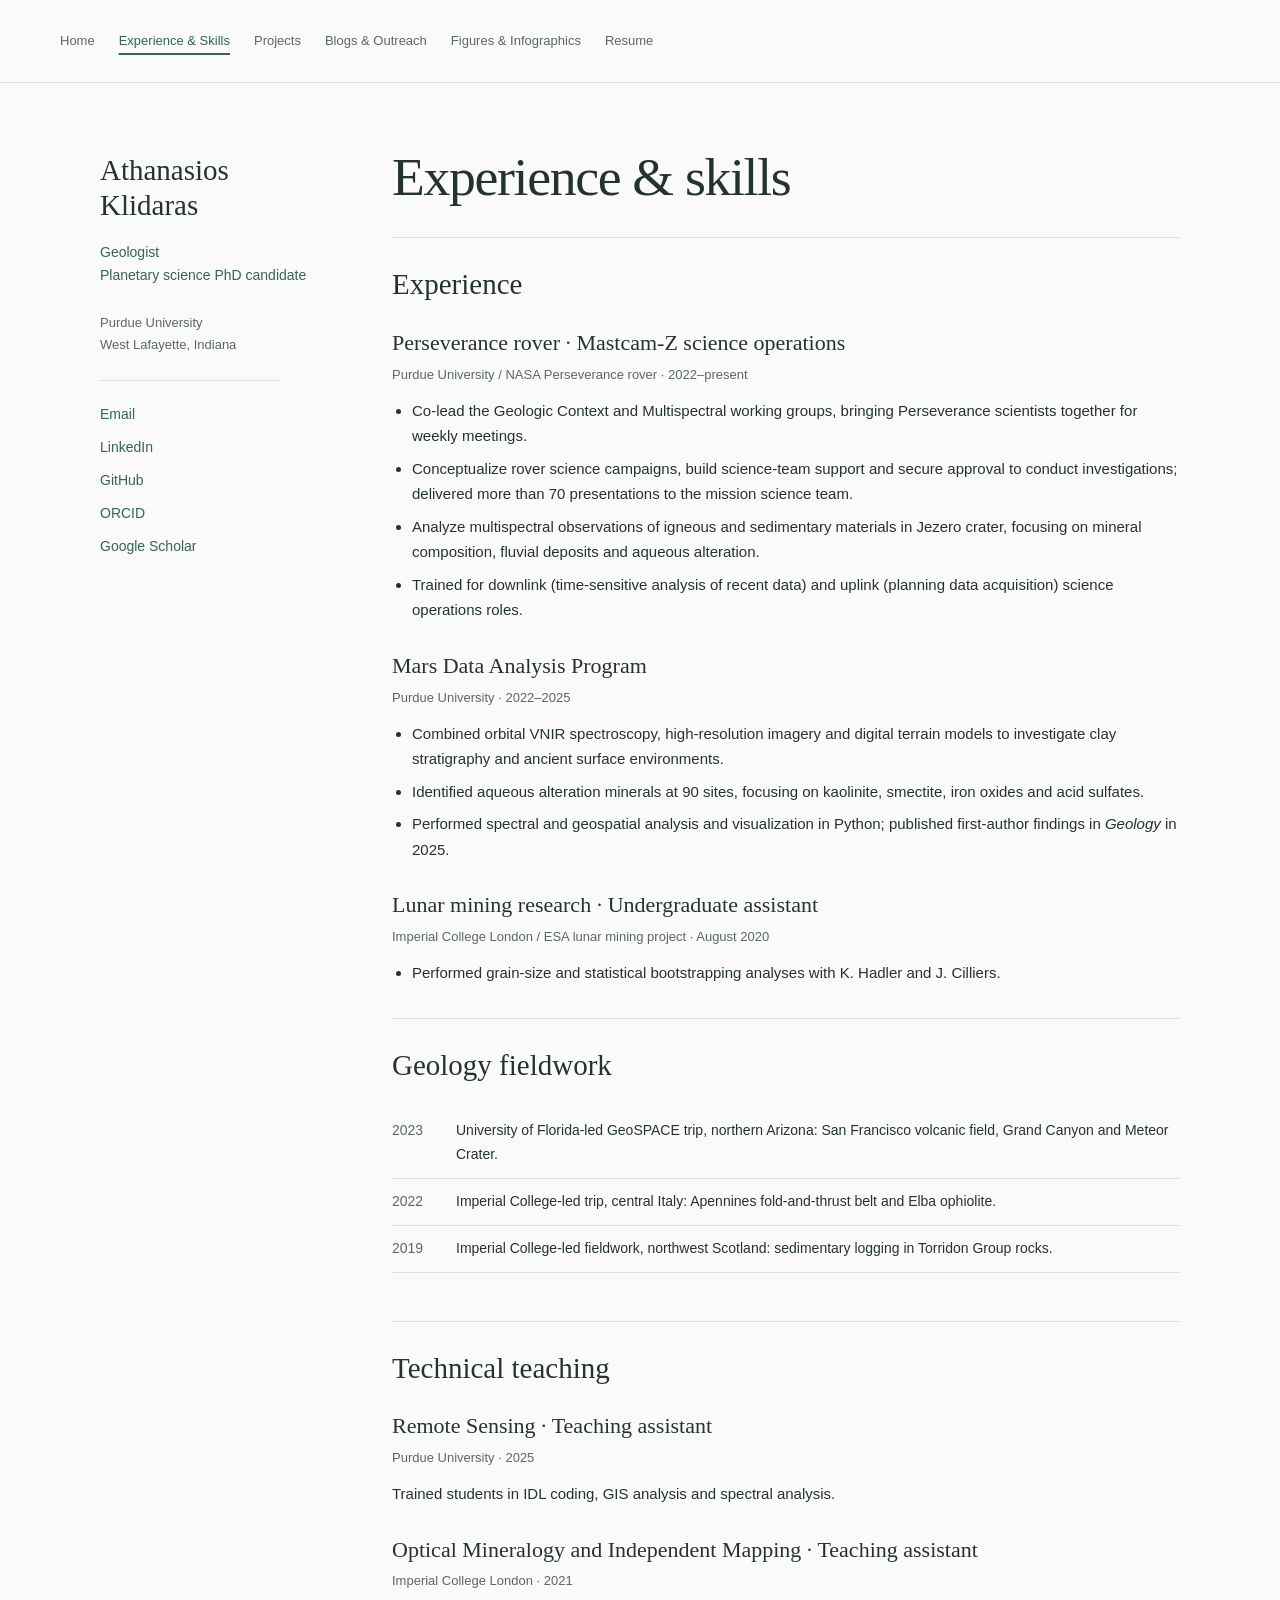
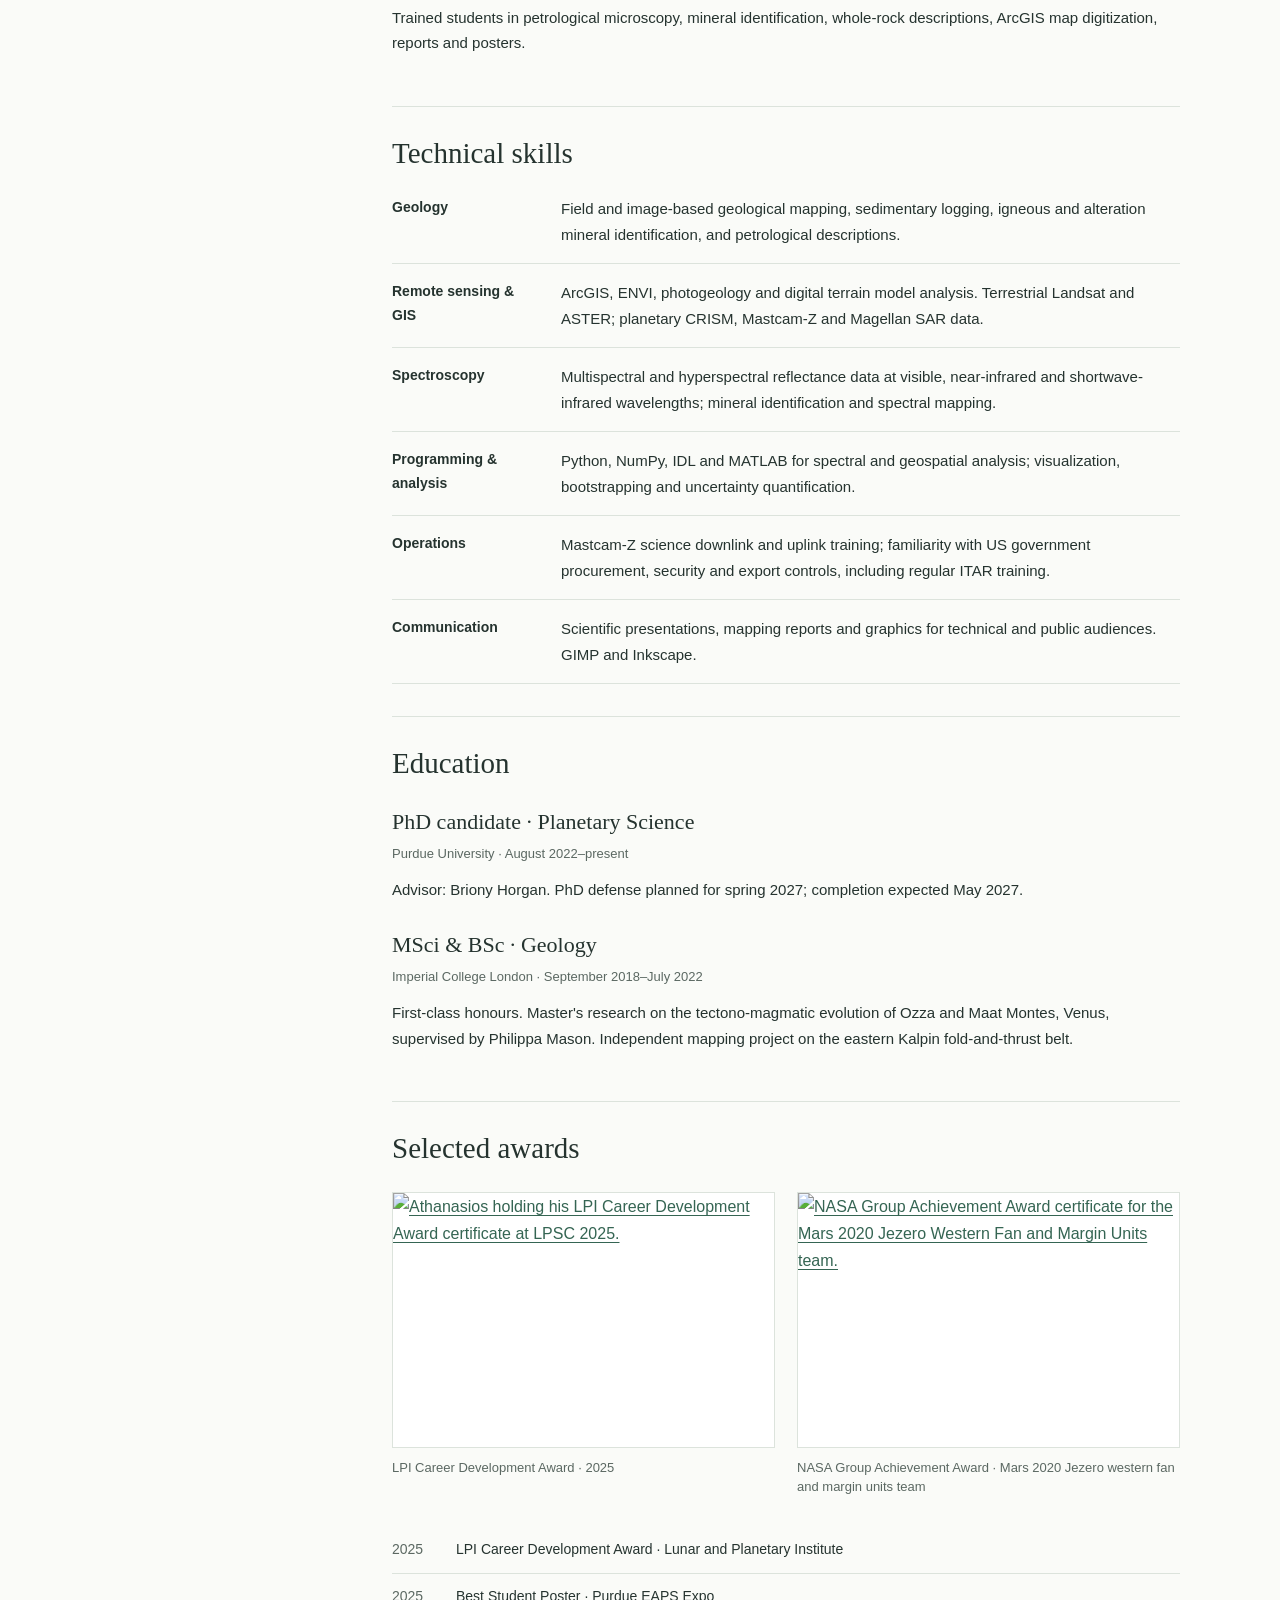
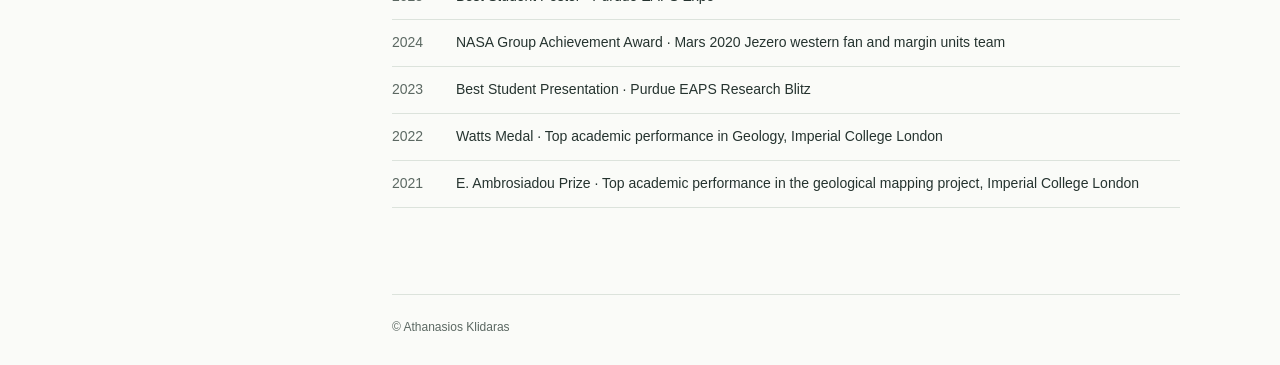
==== experience.html @ e77de042 "Add personal website pages and navigation" ====
<!doctype html>
<html lang="en">
<head>
  <meta charset="utf-8">
  <meta name="viewport" content="width=device-width, initial-scale=1">
  <meta name="description" content="Athanasios Klidaras's technical skills, experience and education in remote sensing, spectroscopy, GIS, geological mapping and scientific programming.">
  <title>Experience &amp; Skills | Athanasios Klidaras</title>
  <link rel="stylesheet" href="style.css">
</head>
<body>
  <a class="skip-link" href="#main">Skip to content</a>
  <header class="site-header">
    <div class="header-inner">
      <nav aria-label="Main navigation">
        <a href="index.html">Home</a>
        <a href="experience.html" aria-current="page">Experience &amp; Skills</a>
        <a href="projects.html">Projects</a>
        <a href="outreach.html">Blogs &amp; Outreach</a>
        <a href="visualization.html">Figures &amp; Infographics</a>
        <a href="resume.html">Resume</a>
      </nav>
    </div>
  </header>
  <div class="layout">
    <aside class="profile" aria-label="Profile and contact links">
      <p class="profile-name">Athanasios<br>Klidaras</p>
      <p class="profile-role"><span>Geologist</span> <span>Planetary science PhD candidate</span></p>
      <p class="profile-location"><span>Purdue University</span> <span>West Lafayette, Indiana</span></p>
      <ul class="profile-links">
        <li><a href="mailto:aklidara@purdue.edu">Email</a></li>
        <li><a href="https://www.linkedin.com/in/athanasios-klidaras-46b4a9178/">LinkedIn</a></li>
        <li><a href="https://github.com/athanasiosklidaras">GitHub</a></li>
        <li><a href="https://orcid.org/0009-0001-7231-8443">ORCID</a></li>
        <li><a href="https://scholar.google.com/citations?user=_c2ViioAAAAJ">Google Scholar</a></li>
      </ul>
    </aside>
    <main id="main" tabindex="-1">

      <h1 class="page-title">Experience &amp; skills</h1>
      <section class="page-section" aria-labelledby="experience-title">
        <h2 id="experience-title">Experience</h2>
        <article class="record">
          <h3>Perseverance rover · Mastcam-Z science operations</h3>
          <p class="meta">Purdue University / NASA Perseverance rover · 2022–present</p>
          <ul>
            <li>Co-lead the Geologic Context and Multispectral working groups, bringing Perseverance scientists together for weekly meetings.</li>
            <li>Conceptualize rover science campaigns, build science-team support and secure approval to conduct investigations; delivered more than 70 presentations to the mission science team.</li>
            <li>Analyze multispectral observations of igneous and sedimentary materials in Jezero crater, focusing on mineral composition, fluvial deposits and aqueous alteration.</li>
            <li>Trained for downlink (time-sensitive analysis of recent data) and uplink (planning data acquisition) science operations roles.</li>
          </ul>
        </article>
        <article class="record">
          <h3>Mars Data Analysis Program</h3>
          <p class="meta">Purdue University · 2022–2025</p>
          <ul>
            <li>Combined orbital VNIR spectroscopy, high-resolution imagery and digital terrain models to investigate clay stratigraphy and ancient surface environments.</li>
            <li>Identified aqueous alteration minerals at 90 sites, focusing on kaolinite, smectite, iron oxides and acid sulfates.</li>
            <li>Performed spectral and geospatial analysis and visualization in Python; published first-author findings in <em>Geology</em> in 2025.</li>
          </ul>
        </article>
        <article class="record">
          <h3>Lunar mining research · Undergraduate assistant</h3>
          <p class="meta">Imperial College London / ESA lunar mining project · August 2020</p>
          <ul><li>Performed grain-size and statistical bootstrapping analyses with K. Hadler and J. Cilliers.</li></ul>
        </article>
      </section>
      <section class="page-section" aria-labelledby="fieldwork-title">
        <h2 id="fieldwork-title">Geology fieldwork</h2>
        <ul class="awards">
          <li><time datetime="2023">2023</time><span>University of Florida-led GeoSPACE trip, northern Arizona: San Francisco volcanic field, Grand Canyon and Meteor Crater.</span></li>
          <li><time datetime="2022">2022</time><span>Imperial College-led trip, central Italy: Apennines fold-and-thrust belt and Elba ophiolite.</span></li>
          <li><time datetime="2019">2019</time><span>Imperial College-led fieldwork, northwest Scotland: sedimentary logging in Torridon Group rocks.</span></li>
        </ul>
      </section>
      <section class="page-section" aria-labelledby="teaching-title">
        <h2 id="teaching-title">Technical teaching</h2>
        <article class="record"><h3>Remote Sensing · Teaching assistant</h3><p class="meta">Purdue University · 2025</p><p>Trained students in IDL coding, GIS analysis and spectral analysis.</p></article>
        <article class="record"><h3>Optical Mineralogy and Independent Mapping · Teaching assistant</h3><p class="meta">Imperial College London · 2021</p><p>Trained students in petrological microscopy, mineral identification, whole-rock descriptions, ArcGIS map digitization, reports and posters.</p></article>
      </section>
      <section class="page-section" aria-labelledby="technical-skills">
        <h2 id="technical-skills">Technical skills</h2>
        <dl class="skill-list">
          <div><dt>Geology</dt><dd>Field and image-based geological mapping, sedimentary logging, igneous and alteration mineral identification, and petrological descriptions.</dd></div>
          <div><dt>Remote sensing &amp; GIS</dt><dd>ArcGIS, ENVI, photogeology and digital terrain model analysis. Terrestrial Landsat and ASTER; planetary CRISM, Mastcam-Z and Magellan SAR data.</dd></div>
          <div><dt>Spectroscopy</dt><dd>Multispectral and hyperspectral reflectance data at visible, near-infrared and shortwave-infrared wavelengths; mineral identification and spectral mapping.</dd></div>
          <div><dt>Programming &amp; analysis</dt><dd>Python, NumPy, IDL and MATLAB for spectral and geospatial analysis; visualization, bootstrapping and uncertainty quantification.</dd></div>
          <div><dt>Operations</dt><dd>Mastcam-Z science downlink and uplink training; familiarity with US government procurement, security and export controls, including regular ITAR training.</dd></div>
          <div><dt>Communication</dt><dd>Scientific presentations, mapping reports and graphics for technical and public audiences. GIMP and Inkscape.</dd></div>
        </dl>
      </section>
      <section class="page-section" aria-labelledby="education-title">
        <h2 id="education-title">Education</h2>
        <article class="record">
          <h3>PhD candidate · Planetary Science</h3>
          <p class="meta">Purdue University · August 2022–present</p>
          <p>Advisor: Briony Horgan. PhD defense planned for spring 2027; completion expected May 2027.</p>
        </article>
        <article class="record">
          <h3>MSci &amp; BSc · Geology</h3>
          <p class="meta">Imperial College London · September 2018–July 2022</p>
          <p>First-class honours. Master's research on the tectono-magmatic evolution of Ozza and Maat Montes, Venus, supervised by Philippa Mason. Independent mapping project on the eastern Kalpin fold-and-thrust belt.</p>
        </article>
      </section>
      <section class="page-section" aria-labelledby="awards-title">
        <h2 id="awards-title">Selected awards</h2>
        <div class="award-gallery">
          <figure><a href="assets/awards/LPI_Career_development_award.jpg"><img src="assets/awards/LPI_Career_development_award-480w.webp" alt="Athanasios holding his LPI Career Development Award certificate at LPSC 2025." loading="lazy" srcset="assets/awards/LPI_Career_development_award-480w.webp 480w, assets/awards/LPI_Career_development_award-960w.webp 960w" sizes="(max-width: 760px) calc(100vw - 48px), 383px" width="480" height="320" decoding="async"></a><figcaption>LPI Career Development Award · 2025</figcaption></figure>
          <figure><a href="assets/awards/NASA_award.png"><img src="assets/awards/NASA_award-480w.webp" alt="NASA Group Achievement Award certificate for the Mars 2020 Jezero Western Fan and Margin Units team." loading="lazy" srcset="assets/awards/NASA_award-480w.webp 480w, assets/awards/NASA_award-960w.webp 960w" sizes="(max-width: 760px) calc(100vw - 48px), 383px" width="480" height="363" decoding="async"></a><figcaption>NASA Group Achievement Award · Mars 2020 Jezero western fan and margin units team</figcaption></figure>
        </div>
        <ul class="awards">
          <li><time datetime="2025">2025</time><span>LPI Career Development Award · Lunar and Planetary Institute</span></li>
          <li><time datetime="2025">2025</time><span>Best Student Poster · Purdue EAPS Expo</span></li>
          <li><time datetime="2024">2024</time><span>NASA Group Achievement Award · Mars 2020 Jezero western fan and margin units team</span></li>
          <li><time datetime="2023">2023</time><span>Best Student Presentation · Purdue EAPS Research Blitz</span></li>
          <li><time datetime="2022">2022</time><span>Watts Medal · Top academic performance in Geology, Imperial College London</span></li>
          <li><time datetime="2021">2021</time><span>E. Ambrosiadou Prize · Top academic performance in the geological mapping project, Imperial College London</span></li>
        </ul>
      </section>
      <footer class="site-footer">© Athanasios Klidaras</footer>
    </main>
  </div>
</body>
</html>
---- style.css ----
:root {
  color-scheme: light;
  --ink: #25332f;
  --muted: #5b6862;
  --accent: #356553;
  --line: #dce3dc;
  --paper: #fafbf8;
  --serif: Georgia, "Times New Roman", serif;
  --sans: Arial, Helvetica, sans-serif;
}
* { box-sizing: border-box; }
html { scroll-behavior: smooth; }
body { margin: 0; background: var(--paper); color: var(--ink); font: 16px/1.7 var(--sans); }
a { color: var(--accent); text-underline-offset: .2em; text-decoration-thickness: 1px; }
a:hover { text-decoration-thickness: 2px; }
a:focus-visible { outline: 2px solid var(--accent); outline-offset: 5px; border-radius: 1px; }
main:focus { outline: none; }
p { margin: 0 0 18px; }
h1, h2, h3 { font-family: var(--serif); font-weight: normal; text-wrap: balance; }
h1 { font-size: clamp(36px, 4.2vw, 54px); line-height: 1.12; letter-spacing: -.025em; margin: 0 0 32px; }
h2 { font-size: 29px; line-height: 1.3; margin: 0 0 24px; }
h3 { font-size: 23px; line-height: 1.4; margin: 0 0 10px; }
ul { padding-left: 20px; }
li + li { margin-top: 7px; }
.skip-link { position: absolute; left: 20px; top: -100px; z-index: 10; background: var(--paper); padding: 10px 16px; }
.skip-link:focus { top: 12px; }
.site-header { border-bottom: 1px solid var(--line); }
.header-inner { max-width: 1240px; margin: auto; padding: 23px 40px; display: flex; align-items: center; justify-content: space-between; gap: 26px; }
.site-name { font: bold 21px/1.3 var(--serif); color: var(--ink); text-decoration: none; white-space: nowrap; }
nav { display: flex; flex-wrap: wrap; column-gap: 24px; row-gap: 5px; }
nav a { display: inline-block; padding: 7px 0; font-size: 13px; color: var(--muted); text-decoration: none; }
nav a:hover { color: var(--accent); text-decoration: underline; }
nav a[aria-current="page"] { color: var(--accent); text-decoration: underline; text-decoration-thickness: 2px; text-underline-offset: 8px; }
.layout { max-width: 1160px; margin: auto; padding: 64px 40px 0; display: grid; grid-template-columns: 220px minmax(0, 1fr); gap: 72px; }
.profile { padding-top: 6px; }
.profile-photo { margin: 0 0 24px; max-width: 220px; }
.profile-photo img { display: block; width: 100%; height: auto; }
.profile-photo figcaption { margin-top: 10px; color: var(--muted); font-size: 12px; line-height: 1.55; }
.profile-name { font: normal 29px/1.2 var(--serif); margin-bottom: 18px; }
.profile-role { font-size: 14px; line-height: 1.7; color: var(--accent); }
.profile-location { font-size: 13px; line-height: 1.7; color: var(--muted); margin: 24px 0; }
.profile-role span, .profile-location span { display: block; }
.profile-links { border-top: 1px solid var(--line); list-style: none; padding: 19px 0 0; margin: 0; max-width: 180px; }
.profile-links li + li { margin-top: 3px; }
.profile-links a { display: inline-block; padding: 3px 0; font-size: 14px; text-decoration: none; }
.profile-links a:hover { text-decoration: underline; }
main { min-width: 0; display: flex; flex-direction: column; min-height: calc(100vh - 145px); }
.intro p { max-width: 690px; }
.lead { font: normal 24px/1.5 var(--serif); margin-bottom: 22px; }
.content-section { border-top: 1px solid var(--line); margin-top: 34px; padding-top: 32px; }
.page-title { margin-bottom: 30px; }
.page-section { border-top: 1px solid var(--line); padding-top: 28px; margin-bottom: 32px; }
.skill-list { margin: 0; }
.skill-list > div { display: grid; grid-template-columns: 145px minmax(0, 1fr); gap: 24px; padding: 16px 0; border-bottom: 1px solid var(--line); }
.skill-list > div:first-child { padding-top: 0; }
.skill-list dt { font-size: 14px; font-weight: bold; }
.skill-list dd { margin: 0; font-size: 15px; }
.section-link { margin: 22px 0 0; font-size: 14px; }
.section-link a { text-decoration: none; }
.section-link a:hover { text-decoration: underline; }
.section-link span { padding-left: 5px; }
.work-summary { padding: 22px 0 6px; border-bottom: 1px solid var(--line); }
.work-summary:first-of-type { padding-top: 0; }
.work-summary h3 a { text-decoration: none; }
.work-summary h3 a:hover { text-decoration: underline; }
.work-summary p { font-size: 15px; margin-bottom: 12px; }
.tools { font-size: 13px !important; line-height: 1.6; color: var(--muted); }
.record { margin-bottom: 28px; }
.record:last-child { margin-bottom: 0; }
.record h3 { font-size: 22px; margin-bottom: 5px; }
.meta { color: var(--muted); font-size: 13px; margin-bottom: 12px; }
.record ul { margin: 10px 0 0; font-size: 15px; }
.record p:not(.meta) { font-size: 15px; }
.awards { list-style: none; padding: 0; }
.awards li { display: grid; grid-template-columns: 48px minmax(0, 1fr); gap: 16px; margin: 0; padding: 11px 0; border-bottom: 1px solid var(--line); font-size: 14px; }
.awards time { color: var(--muted); }
.project-detail { border-top: 1px solid var(--line); padding-top: 30px; margin-bottom: 34px; scroll-margin-top: 25px; }
.project-detail h2 { margin-bottom: 10px; }
.project-detail p, .project-detail li { font-size: 15px; }
.project-detail ul { margin: 0 0 18px; }
.project-links { display: flex; flex-wrap: wrap; gap: 9px 24px; margin: 16px 0 0; }
.project-links a { font-size: 14px; }
.project-image { margin: 24px 0 0; }
.project-image img { display: block; width: 100%; height: auto; }
.project-image figcaption { margin-top: 10px; color: var(--muted); font-size: 13px; line-height: 1.6; }
.publication-links { font-size: 15px; }
.publication-links li { margin-bottom: 16px; }
.publication-links cite { font-style: normal; }
.publication-links small { display: block; color: var(--muted); margin-top: 3px; }
.post-list { list-style: none; padding: 0; margin: 0; }
.post-list li { display: grid; grid-template-columns: 108px minmax(0, 1fr); gap: 20px; padding: 19px 0; margin: 0; border-bottom: 1px solid var(--line); }
.post-list li:first-child { padding-top: 0; }
.post-list time { color: var(--muted); font-size: 13px; padding-top: 4px; }
.post-list a { font: normal 21px/1.4 var(--serif); text-decoration: none; }
.post-list a:hover { text-decoration: underline; }
.post-list small { display: block; font-size: 13px; color: var(--muted); margin-top: 6px; }
.empty-state { border-top: 1px solid var(--line); border-bottom: 1px solid var(--line); padding: 34px 0; color: var(--muted); font-size: 15px; }
.empty-state p { margin: 0; }
.empty-note { color: var(--muted); font-size: 14px; }
.figure-grid { display: grid; grid-template-columns: repeat(2, minmax(0, 1fr)); gap: 28px; }
.figure-grid figure { margin: 0; }
.figure-grid img { width: 100%; height: auto; display: block; }
.figure-grid figcaption { font-size: 14px; margin-top: 12px; }
.gallery-intro { max-width: 690px; margin-bottom: 32px; }
.visualization-gallery { display: grid; gap: 42px; }
.visualization-gallery figure { margin: 0; }
.visualization-gallery figure a { display: block; }
.visualization-gallery img { display: block; max-width: 100%; height: auto; margin: 0 auto; }
.visualization-gallery figcaption { margin-top: 12px; color: var(--muted); font-size: 14px; line-height: 1.6; }
.contact { padding-bottom: 12px; }
.site-footer { border-top: 1px solid var(--line); color: var(--muted); font-size: 12px; padding: 22px 0 28px; margin-top: 38px; }
.short-page .site-footer { margin-top: auto; }
.short-page .empty-state { margin-bottom: 60px; }
@media (max-width: 1080px) {
  .header-inner { flex-direction: column; align-items: flex-start; gap: 12px; }
  .layout { gap: 44px; grid-template-columns: 200px minmax(0, 1fr); }
}
@media (max-width: 760px) {
  .header-inner { padding: 20px 24px 16px; }
  nav { column-gap: 21px; row-gap: 7px; }
  nav a { font-size: 13px; min-height: 36px; }
  .layout { padding: 30px 24px 0; grid-template-columns: minmax(0, 1fr); gap: 30px; }
  .profile { border-bottom: 1px solid var(--line); padding: 0 0 24px; }
  .profile-name { display: none; }
  .profile-role { margin-bottom: 8px; }
  .profile-location { margin: 0 0 12px; }
  .profile-location span { display: inline; }
  .profile-location span + span::before { content: " · "; }
  .profile-links { max-width: none; border: 0; padding: 0; display: flex; flex-wrap: wrap; gap: 5px 20px; }
  .profile-links li + li { margin-top: 0; }
  .profile-links a { min-height: 30px; }
  h1 { font-size: 40px; margin-bottom: 24px; }
  h2 { font-size: 27px; }
  .lead { font-size: 22px; }
  main { min-height: 50vh; }
  .skill-list > div { grid-template-columns: minmax(0, 1fr); gap: 5px; }
  .page-section { margin-bottom: 28px; }
  .post-list li { grid-template-columns: minmax(0, 1fr); gap: 5px; }
  .figure-grid { grid-template-columns: minmax(0, 1fr); }
}
@media (prefers-reduced-motion: reduce) { html { scroll-behavior: auto; } }
@media print {
  body { background: white; color: black; }
  .site-header, .skip-link, .profile-links, .site-footer { display: none; }
  .layout { display: block; padding: 0; }
  .profile { margin-bottom: 24px; }
  .profile-name { display: block; }
  a { color: black; }
  h2, h3 { break-after: avoid; }
  .record, .project-detail { break-inside: avoid; }
}

/* Experience highlights */
.highlights { display: grid; grid-template-columns: repeat(3, minmax(0, 1fr)); gap: 24px; }
.highlights article { border-top: 2px solid var(--accent); padding-top: 14px; }
.highlights strong { display: block; color: var(--accent); font: normal 23px/1.3 var(--serif); }
.highlights p { font-size: 14px; line-height: 1.6; margin: 10px 0 0; }
@media (max-width: 760px) { .highlights { grid-template-columns: 1fr; gap: 20px; } }

/* Outreach timeline and award photographs */
.timeline-section { border-top: 1px solid var(--line); }
.timeline-list { list-style: none; margin: 0; padding: 0; }
.timeline-item { display: grid; grid-template-columns: 220px minmax(0, 1fr); gap: 24px; padding: 24px 0; margin: 0; border-bottom: 1px solid var(--line); align-items: start; }
.timeline-image { display: block; aspect-ratio: 4 / 3; background: #e9ede8; overflow: hidden; }
.timeline-image img { display: block; width: 100%; height: 100%; object-fit: cover; }
.timeline-content time { display: block; color: var(--muted); font-size: 12px; letter-spacing: .04em; margin: 0 0 8px; }
.timeline-content h2 { font-size: 22px; line-height: 1.3; margin: 0 0 8px; }
.timeline-content h2 a { text-decoration: none; }
.timeline-content h2 a:hover { text-decoration: underline; }
.timeline-content p { font-size: 14px; margin: 0 0 7px; }
.timeline-content .timeline-meta { color: var(--muted); font-size: 13px; }
.timeline-content .image-credit { color: var(--muted); font-size: 11px; line-height: 1.5; }
.media-coverage { margin-top: 16px; padding: 12px 15px; border-left: 2px solid #9ab3a4; background: #edf2ed; }
.media-coverage h3 { margin: 0 0 6px; font: bold 12px/1.5 var(--sans); color: var(--ink); }
.media-coverage ul { display: flex; flex-wrap: wrap; gap: 4px 18px; margin: 0; padding: 0; list-style: none; }
.media-coverage li + li { margin: 0; }
.media-coverage a { font-size: 13px; }
.timeline-talk .timeline-content { grid-column: 2; }
.award-gallery { display: grid; grid-template-columns: repeat(2, minmax(0, 1fr)); gap: 22px; margin: 0 0 30px; }
.award-gallery figure { margin: 0; min-width: 0; }
.award-gallery a { display: block; background: white; border: 1px solid var(--line); }
.award-gallery img { width: 100%; height: auto; aspect-ratio: 3 / 2; object-fit: contain; display: block; }
.award-gallery figcaption { font-size: 13px; line-height: 1.5; margin-top: 10px; color: var(--muted); }
@media (max-width: 760px) { .timeline-item { grid-template-columns: 120px minmax(0, 1fr); gap: 16px; } .timeline-content h2 { font-size: 19px; } .award-gallery { grid-template-columns: 1fr; } }
@media (max-width: 430px) { .timeline-item { grid-template-columns: minmax(0, 1fr); gap: 12px; } .timeline-image { max-width: 100%; aspect-ratio: 16 / 9; } .timeline-talk .timeline-content { grid-column: 1; } }
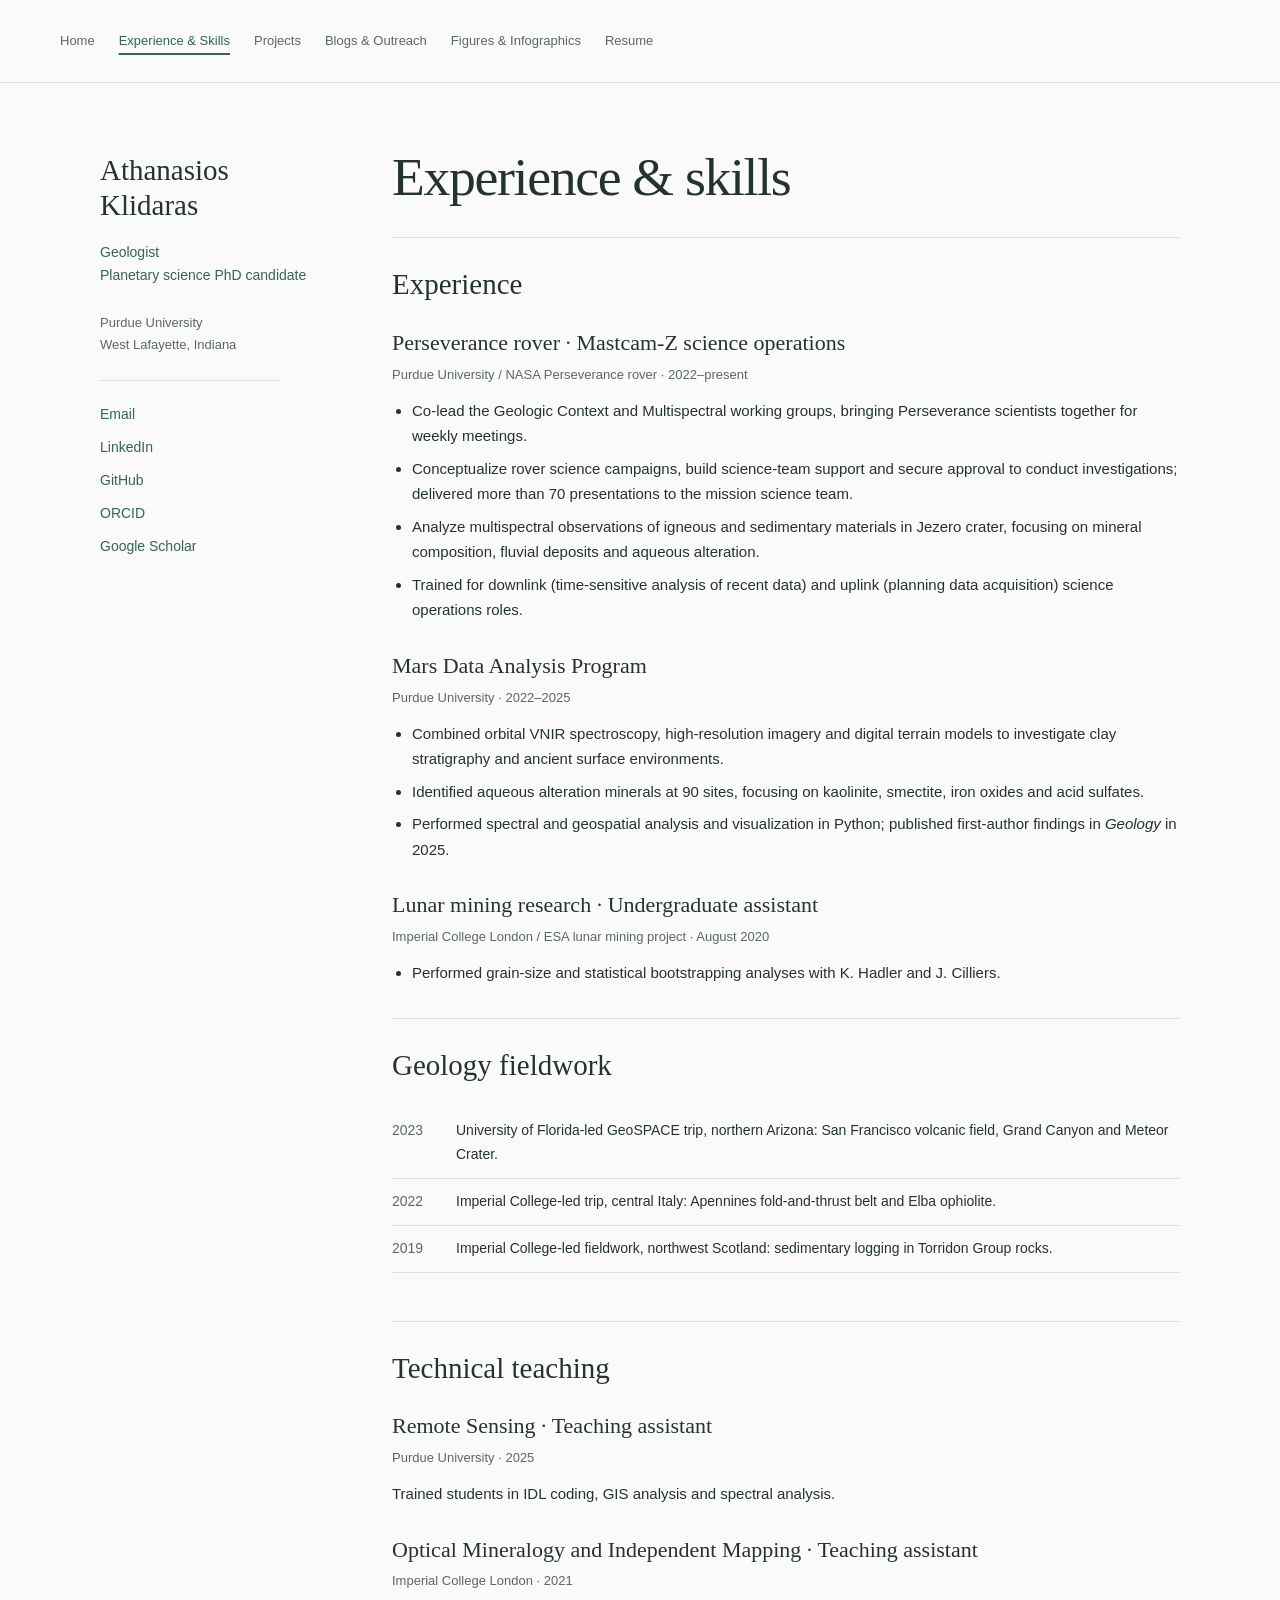
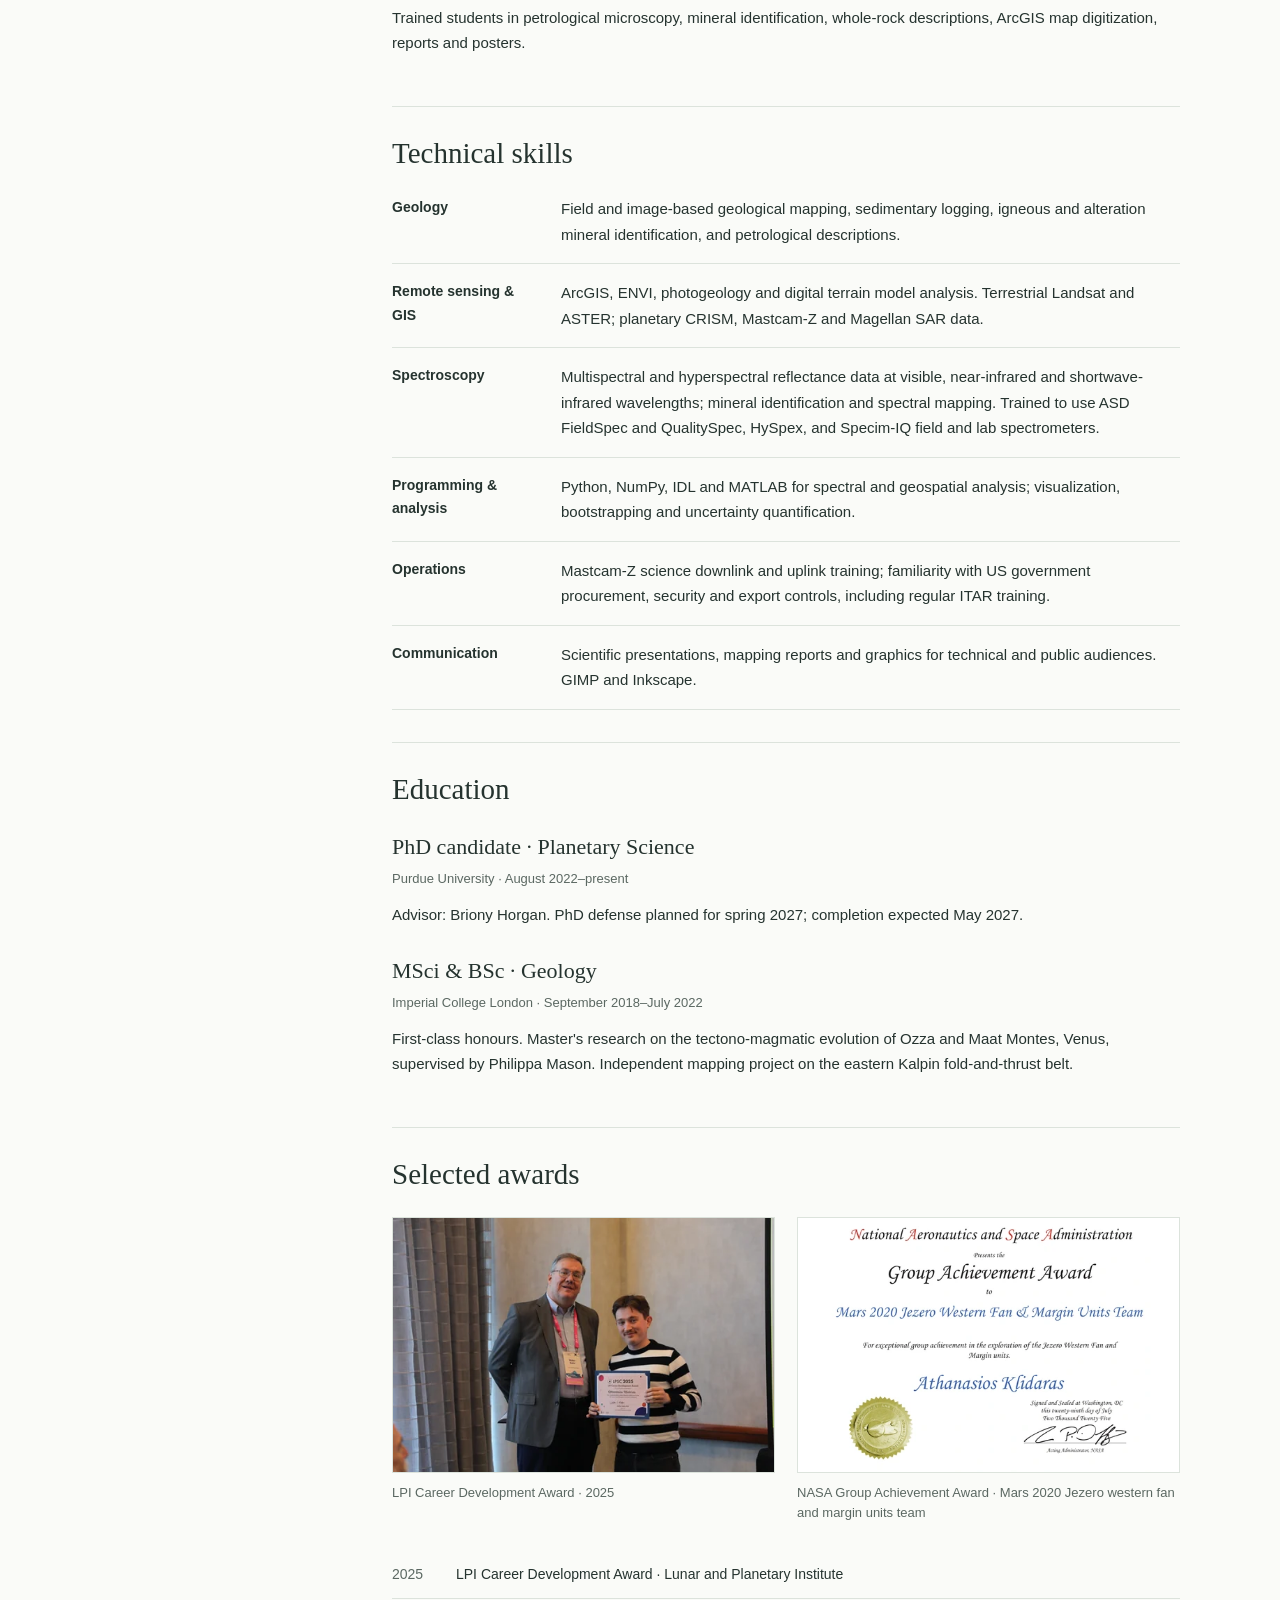
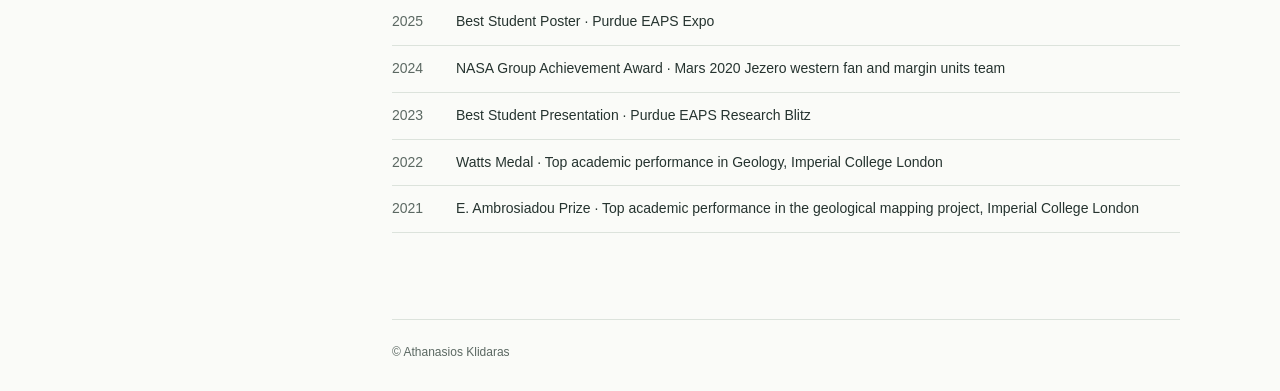
==== commit 1d5cd107: "Update homepage, spectroscopy skills, and resume link" ====
--- a/experience.html
+++ b/experience.html
@@ -82,7 +82,7 @@
         <dl class="skill-list">
           <div><dt>Geology</dt><dd>Field and image-based geological mapping, sedimentary logging, igneous and alteration mineral identification, and petrological descriptions.</dd></div>
           <div><dt>Remote sensing &amp; GIS</dt><dd>ArcGIS, ENVI, photogeology and digital terrain model analysis. Terrestrial Landsat and ASTER; planetary CRISM, Mastcam-Z and Magellan SAR data.</dd></div>
-          <div><dt>Spectroscopy</dt><dd>Multispectral and hyperspectral reflectance data at visible, near-infrared and shortwave-infrared wavelengths; mineral identification and spectral mapping.</dd></div>
+          <div><dt>Spectroscopy</dt><dd>Multispectral and hyperspectral reflectance data at visible, near-infrared and shortwave-infrared wavelengths; mineral identification and spectral mapping. Trained to use ASD FieldSpec and QualitySpec, HySpex, and Specim-IQ field and lab spectrometers.</dd></div>
           <div><dt>Programming &amp; analysis</dt><dd>Python, NumPy, IDL and MATLAB for spectral and geospatial analysis; visualization, bootstrapping and uncertainty quantification.</dd></div>
           <div><dt>Operations</dt><dd>Mastcam-Z science downlink and uplink training; familiarity with US government procurement, security and export controls, including regular ITAR training.</dd></div>
           <div><dt>Communication</dt><dd>Scientific presentations, mapping reports and graphics for technical and public audiences. GIMP and Inkscape.</dd></div>
--- a/style.css
+++ b/style.css
@@ -48,6 +48,14 @@
 .intro p { max-width: 690px; }
 .lead { font: normal 24px/1.5 var(--serif); margin-bottom: 22px; }
 .content-section { border-top: 1px solid var(--line); margin-top: 34px; padding-top: 32px; }
+.institution-grid { display: grid; grid-template-columns: repeat(2, minmax(0, 1fr)); gap: 16px; }
+.institution { min-width: 0; margin: 0; padding: 18px 14px 16px; border: 1px solid var(--line); background: #fff; text-align: center; }
+.institution-logo-pair { min-height: 96px; display: flex; align-items: center; justify-content: center; gap: 14px; }
+.institution-logo-pair img { display: block; min-width: 0; max-width: 100%; max-height: 91px; object-fit: contain; }
+.institution-imperial-logo { width: 154px; }
+.institution-rsm-logo, .institution-nasa-logo { width: 78px; }
+.institution-purdue-logo { width: 133px; }
+.institution figcaption { margin-top: 13px; color: var(--muted); font-size: 13px; line-height: 1.5; }
 .page-title { margin-bottom: 30px; }
 .page-section { border-top: 1px solid var(--line); padding-top: 28px; margin-bottom: 32px; }
 .skill-list { margin: 0; }
@@ -137,6 +145,7 @@
   .page-section { margin-bottom: 28px; }
   .post-list li { grid-template-columns: minmax(0, 1fr); gap: 5px; }
   .figure-grid { grid-template-columns: minmax(0, 1fr); }
+  .institution-grid { grid-template-columns: minmax(0, 1fr); }
 }
 @media (prefers-reduced-motion: reduce) { html { scroll-behavior: auto; } }
 @media print {
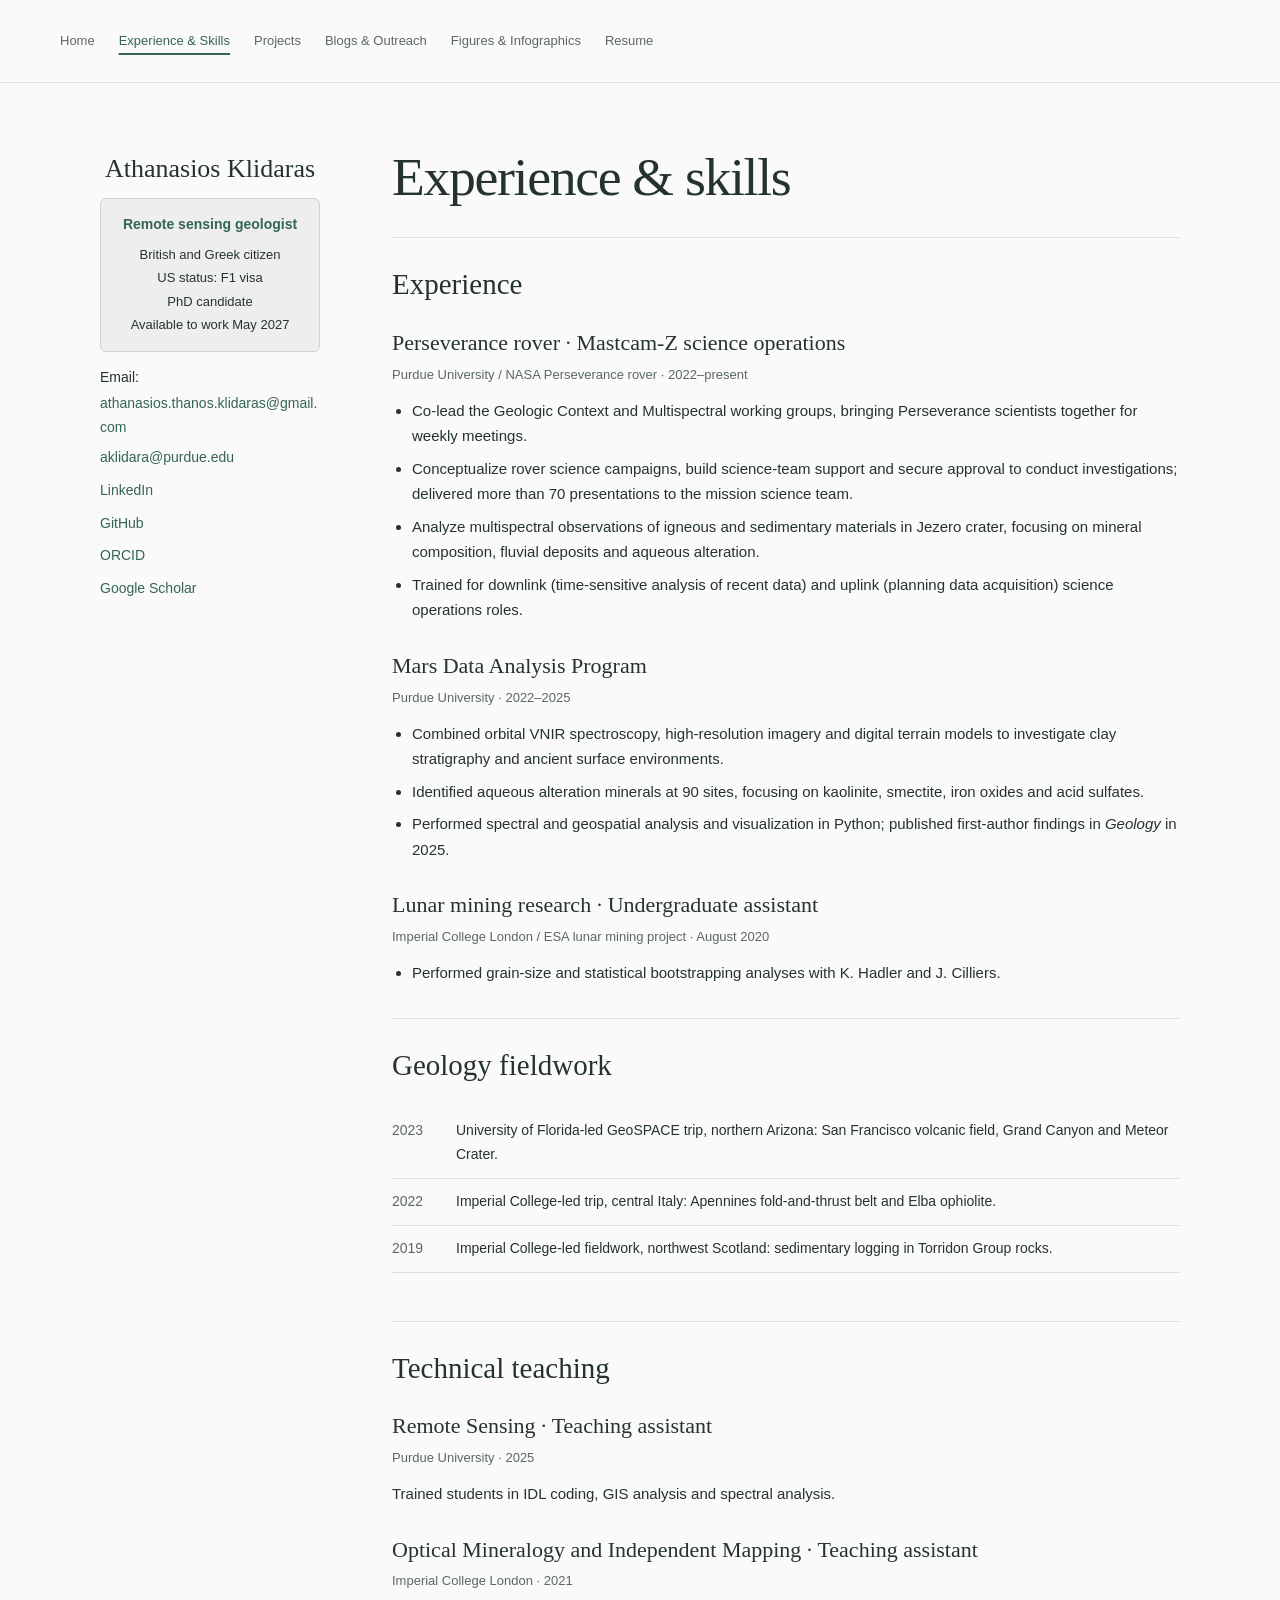
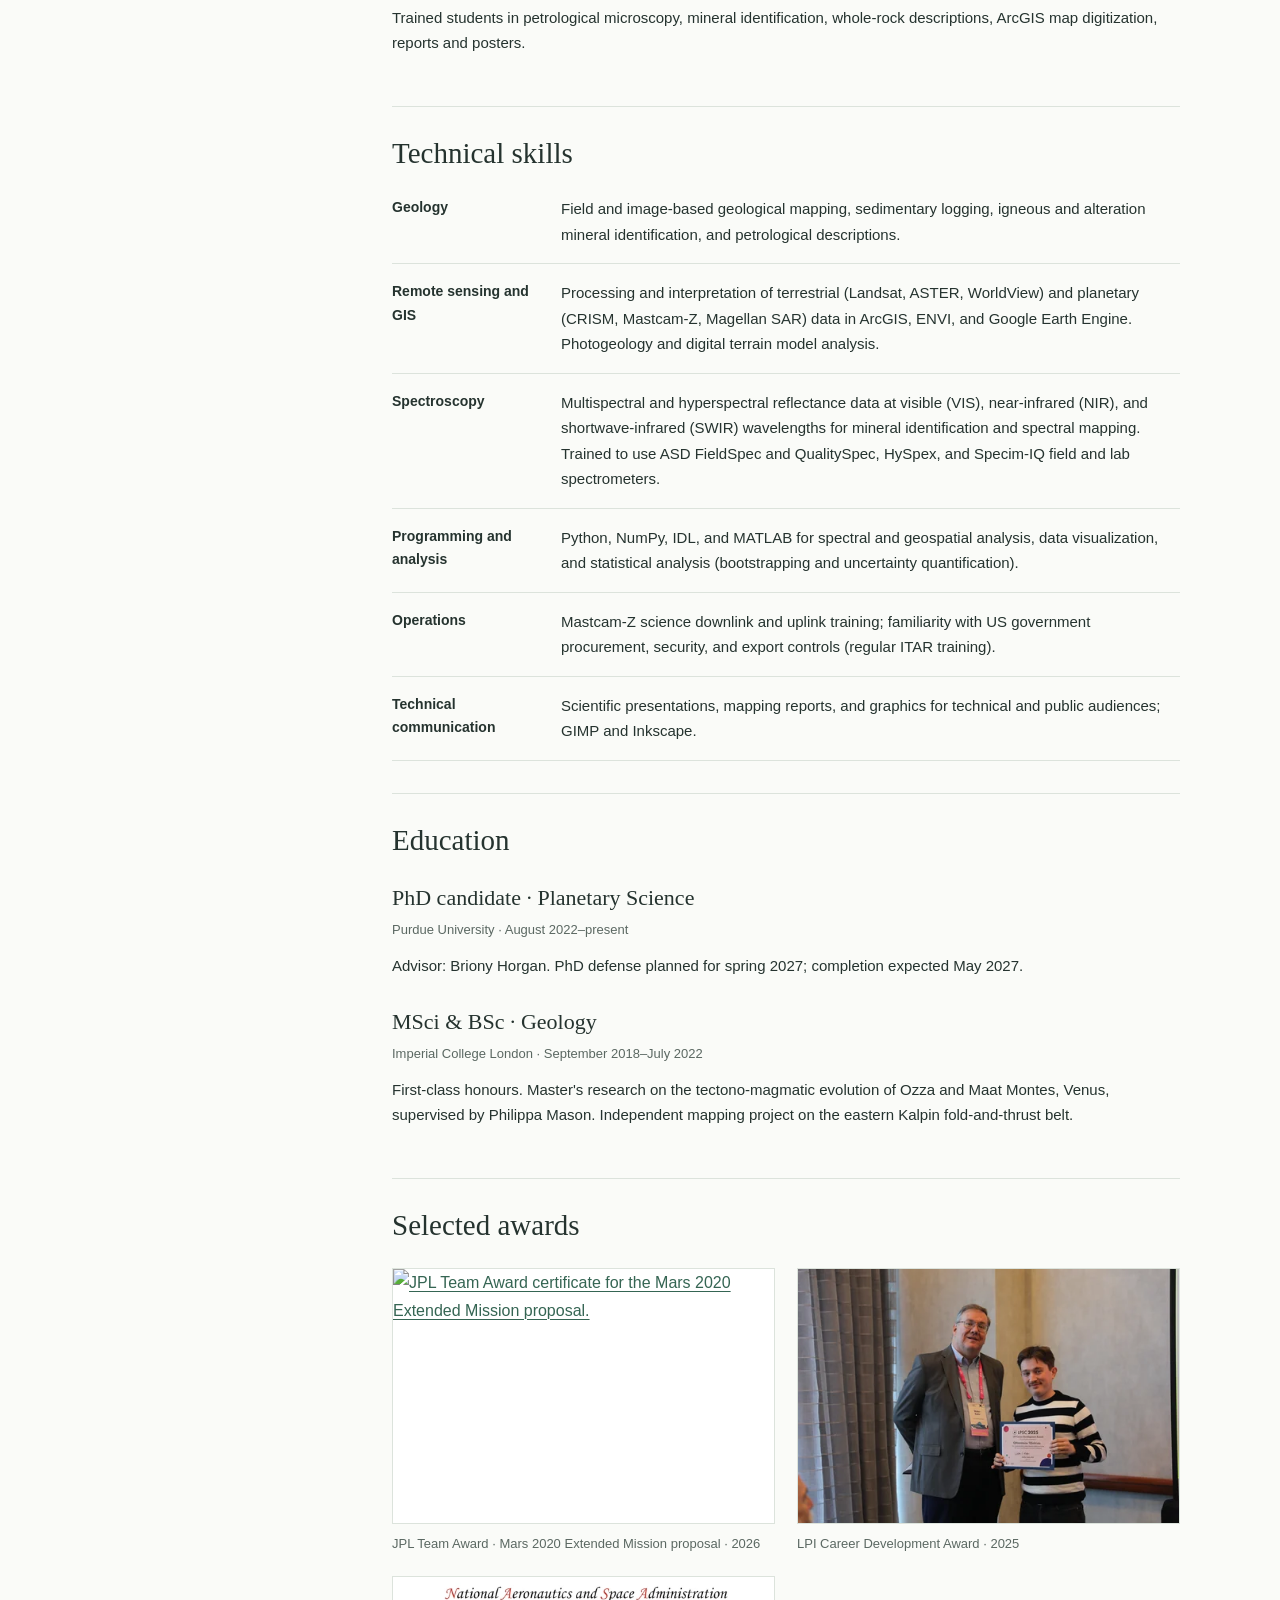
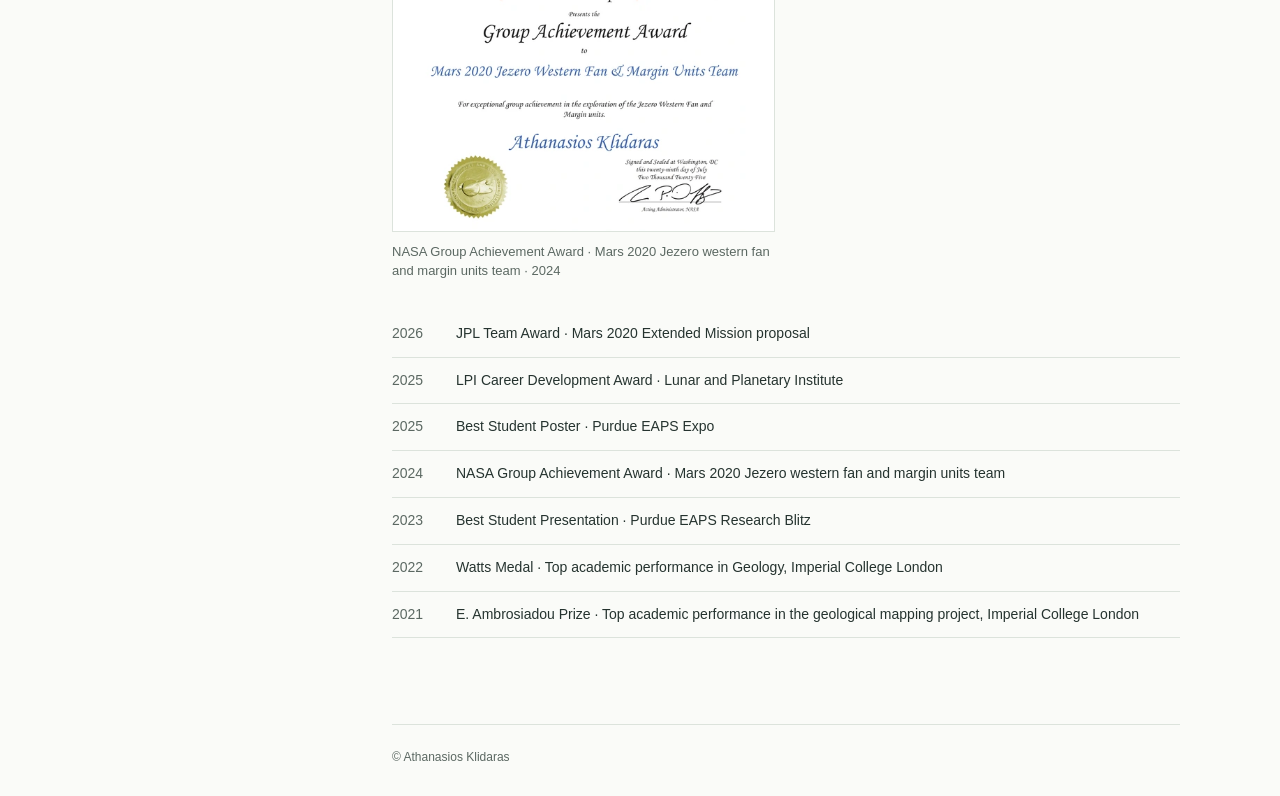
==== commit 75c87e7d: "Add files via upload" ====
--- a/experience.html
+++ b/experience.html
@@ -23,11 +23,22 @@
   </header>
   <div class="layout">
     <aside class="profile" aria-label="Profile and contact links">
-      <p class="profile-name">Athanasios<br>Klidaras</p>
-      <p class="profile-role"><span>Geologist</span> <span>Planetary science PhD candidate</span></p>
-      <p class="profile-location"><span>Purdue University</span> <span>West Lafayette, Indiana</span></p>
+      <h2 class="profile-name">Athanasios Klidaras</h2>
+      <div class="profile-card">
+        <p class="profile-role">Remote sensing geologist</p>
+        <p class="profile-details">
+          British and Greek citizen<br>
+          US status: F1 visa<br>
+          PhD candidate<br>
+          Available to work May 2027
+        </p>
+      </div>
       <ul class="profile-links">
-        <li><a href="mailto:aklidara@purdue.edu">Email</a></li>
+        <li class="profile-email">
+          <span>Email:</span>
+          <a href="mailto:athanasios.thanos.klidaras@gmail.com">athanasios.thanos.klidaras@gmail.com</a>
+          <a href="mailto:aklidara@purdue.edu">aklidara@purdue.edu</a>
+        </li>
         <li><a href="https://www.linkedin.com/in/athanasios-klidaras-46b4a9178/">LinkedIn</a></li>
         <li><a href="https://github.com/athanasiosklidaras">GitHub</a></li>
         <li><a href="https://orcid.org/0009-0001-7231-8443">ORCID</a></li>
@@ -81,11 +92,11 @@
         <h2 id="technical-skills">Technical skills</h2>
         <dl class="skill-list">
           <div><dt>Geology</dt><dd>Field and image-based geological mapping, sedimentary logging, igneous and alteration mineral identification, and petrological descriptions.</dd></div>
-          <div><dt>Remote sensing &amp; GIS</dt><dd>ArcGIS, ENVI, photogeology and digital terrain model analysis. Terrestrial Landsat and ASTER; planetary CRISM, Mastcam-Z and Magellan SAR data.</dd></div>
-          <div><dt>Spectroscopy</dt><dd>Multispectral and hyperspectral reflectance data at visible, near-infrared and shortwave-infrared wavelengths; mineral identification and spectral mapping. Trained to use ASD FieldSpec and QualitySpec, HySpex, and Specim-IQ field and lab spectrometers.</dd></div>
-          <div><dt>Programming &amp; analysis</dt><dd>Python, NumPy, IDL and MATLAB for spectral and geospatial analysis; visualization, bootstrapping and uncertainty quantification.</dd></div>
-          <div><dt>Operations</dt><dd>Mastcam-Z science downlink and uplink training; familiarity with US government procurement, security and export controls, including regular ITAR training.</dd></div>
-          <div><dt>Communication</dt><dd>Scientific presentations, mapping reports and graphics for technical and public audiences. GIMP and Inkscape.</dd></div>
+          <div><dt>Remote sensing and GIS</dt><dd>Processing and interpretation of terrestrial (Landsat, ASTER, WorldView) and planetary (CRISM, Mastcam-Z, Magellan SAR) data in ArcGIS, ENVI, and Google Earth Engine. Photogeology and digital terrain model analysis.</dd></div>
+          <div><dt>Spectroscopy</dt><dd>Multispectral and hyperspectral reflectance data at visible (VIS), near-infrared (NIR), and shortwave-infrared (SWIR) wavelengths for mineral identification and spectral mapping. Trained to use ASD FieldSpec and QualitySpec, HySpex, and Specim-IQ field and lab spectrometers.</dd></div>
+          <div><dt>Programming and analysis</dt><dd>Python, NumPy, IDL, and MATLAB for spectral and geospatial analysis, data visualization, and statistical analysis (bootstrapping and uncertainty quantification).</dd></div>
+          <div><dt>Operations</dt><dd>Mastcam-Z science downlink and uplink training; familiarity with US government procurement, security, and export controls (regular ITAR training).</dd></div>
+          <div><dt>Technical communication</dt><dd>Scientific presentations, mapping reports, and graphics for technical and public audiences; GIMP and Inkscape.</dd></div>
         </dl>
       </section>
       <section class="page-section" aria-labelledby="education-title">
@@ -104,10 +115,12 @@
       <section class="page-section" aria-labelledby="awards-title">
         <h2 id="awards-title">Selected awards</h2>
         <div class="award-gallery">
+          <figure><a href="assets/awards/M2020_award_EM.png"><img src="assets/awards/M2020_award_EM-480w.webp" alt="JPL Team Award certificate for the Mars 2020 Extended Mission proposal." loading="lazy" srcset="assets/awards/M2020_award_EM-480w.webp 480w, assets/awards/M2020_award_EM-960w.webp 960w" sizes="(max-width: 760px) calc(100vw - 48px), 383px" width="480" height="370" decoding="async"></a><figcaption>JPL Team Award · Mars 2020 Extended Mission proposal · 2026</figcaption></figure>
           <figure><a href="assets/awards/LPI_Career_development_award.jpg"><img src="assets/awards/LPI_Career_development_award-480w.webp" alt="Athanasios holding his LPI Career Development Award certificate at LPSC 2025." loading="lazy" srcset="assets/awards/LPI_Career_development_award-480w.webp 480w, assets/awards/LPI_Career_development_award-960w.webp 960w" sizes="(max-width: 760px) calc(100vw - 48px), 383px" width="480" height="320" decoding="async"></a><figcaption>LPI Career Development Award · 2025</figcaption></figure>
-          <figure><a href="assets/awards/NASA_award.png"><img src="assets/awards/NASA_award-480w.webp" alt="NASA Group Achievement Award certificate for the Mars 2020 Jezero Western Fan and Margin Units team." loading="lazy" srcset="assets/awards/NASA_award-480w.webp 480w, assets/awards/NASA_award-960w.webp 960w" sizes="(max-width: 760px) calc(100vw - 48px), 383px" width="480" height="363" decoding="async"></a><figcaption>NASA Group Achievement Award · Mars 2020 Jezero western fan and margin units team</figcaption></figure>
+          <figure><a href="assets/awards/NASA_award.png"><img src="assets/awards/NASA_award-480w.webp" alt="NASA Group Achievement Award certificate for the Mars 2020 Jezero Western Fan and Margin Units team." loading="lazy" srcset="assets/awards/NASA_award-480w.webp 480w, assets/awards/NASA_award-960w.webp 960w" sizes="(max-width: 760px) calc(100vw - 48px), 383px" width="480" height="363" decoding="async"></a><figcaption>NASA Group Achievement Award · Mars 2020 Jezero western fan and margin units team · 2024</figcaption></figure>
         </div>
         <ul class="awards">
+          <li><time datetime="2026">2026</time><span>JPL Team Award · Mars 2020 Extended Mission proposal</span></li>
           <li><time datetime="2025">2025</time><span>LPI Career Development Award · Lunar and Planetary Institute</span></li>
           <li><time datetime="2025">2025</time><span>Best Student Poster · Purdue EAPS Expo</span></li>
           <li><time datetime="2024">2024</time><span>NASA Group Achievement Award · Mars 2020 Jezero western fan and margin units team</span></li>
--- a/style.css
+++ b/style.css
@@ -36,14 +36,23 @@
 .profile-photo { margin: 0 0 24px; max-width: 220px; }
 .profile-photo img { display: block; width: 100%; height: auto; }
 .profile-photo figcaption { margin-top: 10px; color: var(--muted); font-size: 12px; line-height: 1.55; }
-.profile-name { font: normal 29px/1.2 var(--serif); margin-bottom: 18px; }
-.profile-role { font-size: 14px; line-height: 1.7; color: var(--accent); }
-.profile-location { font-size: 13px; line-height: 1.7; color: var(--muted); margin: 24px 0; }
-.profile-role span, .profile-location span { display: block; }
-.profile-links { border-top: 1px solid var(--line); list-style: none; padding: 19px 0 0; margin: 0; max-width: 180px; }
+.profile-name { font: normal 26px/1.2 var(--serif); margin: 0 0 14px; text-align: center; }
+.profile-card {
+  margin-bottom: 14px;
+  padding: 14px 10px;
+  border: 1px solid #d0d0d0;
+  border-radius: 6px;
+  background: #eeeeee;
+  text-align: center;
+}
+.profile-role { margin: 0 0 6px; font-size: 14px; font-weight: bold; color: var(--accent); }
+.profile-details { margin: 0; font-size: 13px; line-height: 1.8; }
+.profile-links { list-style: none; padding: 0; margin: 0; }
 .profile-links li + li { margin-top: 3px; }
 .profile-links a { display: inline-block; padding: 3px 0; font-size: 14px; text-decoration: none; }
 .profile-links a:hover { text-decoration: underline; }
+.profile-email { flex-basis: 100%; min-width: 0; font-size: 14px; overflow-wrap: anywhere; }
+.profile-email a { display: block; }
 main { min-width: 0; display: flex; flex-direction: column; min-height: calc(100vh - 145px); }
 .intro p { max-width: 690px; }
 .lead { font: normal 24px/1.5 var(--serif); margin-bottom: 22px; }
@@ -129,12 +138,7 @@
   nav a { font-size: 13px; min-height: 36px; }
   .layout { padding: 30px 24px 0; grid-template-columns: minmax(0, 1fr); gap: 30px; }
   .profile { border-bottom: 1px solid var(--line); padding: 0 0 24px; }
-  .profile-name { display: none; }
-  .profile-role { margin-bottom: 8px; }
-  .profile-location { margin: 0 0 12px; }
-  .profile-location span { display: inline; }
-  .profile-location span + span::before { content: " · "; }
-  .profile-links { max-width: none; border: 0; padding: 0; display: flex; flex-wrap: wrap; gap: 5px 20px; }
+  .profile-links { display: flex; flex-wrap: wrap; gap: 5px 20px; }
   .profile-links li + li { margin-top: 0; }
   .profile-links a { min-height: 30px; }
   h1 { font-size: 40px; margin-bottom: 24px; }
@@ -153,7 +157,6 @@
   .site-header, .skip-link, .profile-links, .site-footer { display: none; }
   .layout { display: block; padding: 0; }
   .profile { margin-bottom: 24px; }
-  .profile-name { display: block; }
   a { color: black; }
   h2, h3 { break-after: avoid; }
   .record, .project-detail { break-inside: avoid; }
